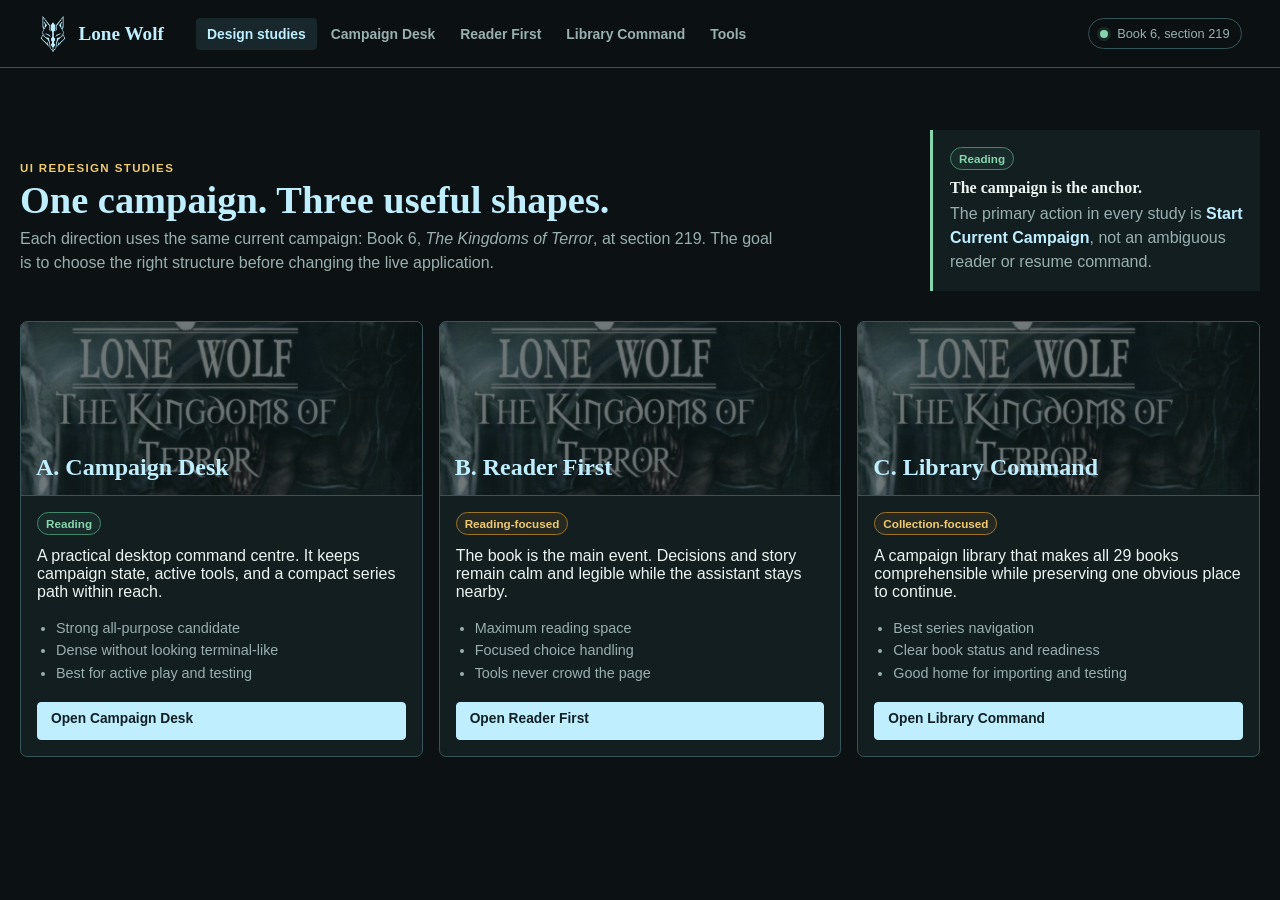
==== design-prototypes/index.html @ 409e1798 "Unify Library Campaign Reader and Tools UI" ====
<!doctype html>
<html lang="en">
<head>
  <meta charset="utf-8">
  <meta name="viewport" content="width=device-width, initial-scale=1">
  <title>Lone Wolf redesign studies</title>
  <link rel="stylesheet" href="common.css">
  <style>
    .intro { display: grid; grid-template-columns: minmax(0, 1fr) 330px; gap: 24px; align-items: end; margin: 34px 0 30px; }
    .intro p { max-width: 760px; }
    .current-note { padding: 17px; border-left: 3px solid var(--green); background: var(--surface); }
    .studies { display: grid; grid-template-columns: repeat(3, minmax(0,1fr)); gap: 16px; }
    .study { display: grid; grid-template-rows: 174px auto; overflow: hidden; }
    .study-visual { position: relative; overflow: hidden; border-bottom: 1px solid var(--border); }
    .study-visual img { width: 100%; height: 100%; object-fit: cover; object-position: 50% 22%; opacity: .4; filter: saturate(.7); }
    .study-label { position: absolute; inset: auto 15px 14px; font-family: var(--serif); color: var(--accent); font-size: 1.5rem; font-weight: 700; }
    .study .panel-body { display: grid; align-content: space-between; min-height: 220px; }
    .study ul { margin: 4px 0 18px; padding-left: 19px; color: var(--muted); line-height: 1.55; font-size: .9rem; }
    @media (max-width: 900px) { .studies, .intro { grid-template-columns: 1fr; } }
  </style>
</head>
<body>
  <div class="app-shell">
    <header class="topbar">
      <a class="brand" href="index.html"><span class="brand-mark"></span><span>Lone Wolf</span></a>
      <nav class="main-nav" aria-label="Prototype navigation"><a aria-current="page" href="index.html">Design studies</a><a href="campaign-desk.html">Campaign Desk</a><a href="reader-first.html">Reader First</a><a href="library-command.html">Library Command</a><a href="tools.html">Tools</a></nav>
      <div class="campaign-chip"><span class="live-dot"></span> Book 6, section 219</div>
    </header>
    <main class="page">
      <section class="intro">
        <div>
          <p class="eyebrow">UI redesign studies</p>
          <h1>One campaign. Three useful shapes.</h1>
          <p class="muted">Each direction uses the same current campaign: Book 6, <em>The Kingdoms of Terror</em>, at section 219. The goal is to choose the right structure before changing the live application.</p>
        </div>
        <aside class="current-note"><span class="status reading">Reading</span><h3 style="margin-top:9px">The campaign is the anchor.</h3><p class="muted" style="margin-bottom:0">The primary action in every study is <strong style="color:var(--accent)">Start Current Campaign</strong>, not an ambiguous reader or resume command.</p></aside>
      </section>
      <section class="studies">
        <article class="study panel"><div class="study-visual"><img src="../assets/images/book-covers/lw06.jpg" alt="The Kingdoms of Terror cover"><div class="study-label">A. Campaign Desk</div></div><div class="panel-body"><div><span class="status reading">Reading</span><p style="margin-top:12px">A practical desktop command centre. It keeps campaign state, active tools, and a compact series path within reach.</p><ul><li>Strong all-purpose candidate</li><li>Dense without looking terminal-like</li><li>Best for active play and testing</li></ul></div><a class="button primary" href="campaign-desk.html">Open Campaign Desk</a></div></article>
        <article class="study panel"><div class="study-visual"><img src="../assets/images/book-covers/lw06.jpg" alt="The Kingdoms of Terror cover"><div class="study-label">B. Reader First</div></div><div class="panel-body"><div><span class="status ready">Reading-focused</span><p style="margin-top:12px">The book is the main event. Decisions and story remain calm and legible while the assistant stays nearby.</p><ul><li>Maximum reading space</li><li>Focused choice handling</li><li>Tools never crowd the page</li></ul></div><a class="button primary" href="reader-first.html">Open Reader First</a></div></article>
        <article class="study panel"><div class="study-visual"><img src="../assets/images/book-covers/lw06.jpg" alt="The Kingdoms of Terror cover"><div class="study-label">C. Library Command</div></div><div class="panel-body"><div><span class="status ready">Collection-focused</span><p style="margin-top:12px">A campaign library that makes all 29 books comprehensible while preserving one obvious place to continue.</p><ul><li>Best series navigation</li><li>Clear book status and readiness</li><li>Good home for importing and testing</li></ul></div><a class="button primary" href="library-command.html">Open Library Command</a></div></article>
      </section>
    </main>
  </div>
</body>
</html>
---- design-prototypes/common.css ----
:root {
  --ink: #edf5f2;
  --muted: #9aafb0;
  --quiet: #64787b;
  --canvas: #0c1214;
  --surface: #131e21;
  --surface-raised: #18272b;
  --surface-selected: #1e3337;
  --border: #36545a;
  --border-strong: #78abb3;
  --accent: #bfeeff;
  --accent-deep: #4d95a7;
  --gold: #f0ca70;
  --gold-deep: #9d7427;
  --green: #87d6ad;
  --danger: #ff9a85;
  --serif: Georgia, "Times New Roman", serif;
  --sans: "Segoe UI", Arial, sans-serif;
}

* { box-sizing: border-box; }
body { margin: 0; min-width: 320px; background: var(--canvas); color: var(--ink); font-family: var(--sans); }
button, a { font: inherit; }
button { cursor: pointer; }
a { color: inherit; text-decoration: none; }

.app-shell { min-height: 100vh; }
.topbar { position: sticky; top: 0; z-index: 10; min-height: 68px; display: flex; align-items: center; gap: 18px; padding: 10px clamp(16px, 3vw, 48px); border-bottom: 1px solid var(--border); background: rgba(12, 18, 20, 0.96); backdrop-filter: blur(14px); }
.brand { display: flex; align-items: center; gap: 10px; margin-right: 14px; color: var(--accent); font-family: var(--serif); font-size: 1.2rem; font-weight: 700; white-space: nowrap; }
.brand-mark { width: 30px; height: 38px; background: var(--accent); -webkit-mask: url('../assets/images/series-sigil-wolf-mask.png') center / contain no-repeat; mask: url('../assets/images/series-sigil-wolf-mask.png') center / contain no-repeat; }
.main-nav { display: flex; gap: 3px; min-width: 0; }
.main-nav a { padding: 8px 11px; border-radius: 4px; color: var(--muted); font-size: .87rem; font-weight: 650; }
.main-nav a[aria-current="page"], .main-nav a:hover { color: var(--accent); background: var(--surface-raised); }
.campaign-chip { margin-left: auto; display: flex; align-items: center; gap: 9px; padding: 7px 11px; border: 1px solid var(--border); border-radius: 999px; color: var(--muted); font-size: .8rem; white-space: nowrap; }
.live-dot { width: 8px; height: 8px; border-radius: 50%; background: var(--green); box-shadow: 0 0 0 3px rgba(135, 214, 173, .12); }
.page { width: min(1480px, calc(100% - 40px)); margin: 0 auto; padding: 28px 0 56px; }
.eyebrow { margin: 0 0 7px; color: var(--gold); font-size: .72rem; font-weight: 800; letter-spacing: .12em; text-transform: uppercase; }
h1, h2, h3 { font-family: var(--serif); }
h1 { margin: 0 0 8px; color: var(--accent); font-size: clamp(2rem, 3vw, 3.25rem); line-height: 1; letter-spacing: 0; }
h2 { margin: 0 0 8px; color: var(--accent); font-size: 1.35rem; }
h3 { margin: 0 0 5px; color: var(--ink); font-size: 1rem; }
p { margin-top: 0; }
.muted { color: var(--muted); line-height: 1.5; }
.panel { border: 1px solid var(--border); border-radius: 7px; background: var(--surface); }
.panel-title { display: flex; align-items: center; justify-content: space-between; gap: 12px; padding: 14px 16px; border-bottom: 1px solid var(--border); }
.panel-title h2, .panel-title h3 { margin: 0; }
.panel-body { padding: 16px; }
.status { display: inline-flex; align-items: center; gap: 6px; border: 1px solid var(--border); border-radius: 999px; padding: 4px 8px; color: var(--muted); font-size: .73rem; font-weight: 700; white-space: nowrap; }
.status.reading { border-color: #44886b; color: var(--green); background: rgba(61, 133, 98, .12); }
.status.ready { border-color: var(--gold-deep); color: var(--gold); background: rgba(157, 116, 39, .13); }
.status.queued { color: var(--quiet); }
.button { min-height: 38px; border: 1px solid var(--border-strong); border-radius: 4px; padding: 8px 13px; background: transparent; color: var(--accent); font-weight: 700; font-size: .86rem; }
.button:hover { border-color: var(--accent); background: var(--surface-selected); }
.button.primary { border-color: var(--accent); background: var(--accent); color: #102025; }
.button.primary:hover { background: #e0f8ff; }
.button.ghost { border-color: transparent; color: var(--muted); }
.button.ghost:hover { border-color: var(--border); color: var(--accent); }
.action-row { display: flex; flex-wrap: wrap; gap: 8px; }
.cover { display: block; width: 100%; height: 100%; object-fit: cover; object-position: center; }
.metric-grid { display: grid; grid-template-columns: repeat(4, minmax(0, 1fr)); gap: 8px; }
.metric { padding: 11px; border: 1px solid var(--border); border-radius: 5px; background: rgba(0,0,0,.12); }
.metric small { display: block; color: var(--muted); font-size: .68rem; font-weight: 700; letter-spacing: .05em; text-transform: uppercase; }
.metric strong { display: block; margin-top: 4px; color: var(--accent); font-size: 1.05rem; }
.book-row { display: grid; grid-template-columns: 42px minmax(0,1fr) auto; align-items: center; gap: 11px; padding: 9px; border: 1px solid transparent; border-radius: 5px; }
.book-row:hover { border-color: var(--border); background: var(--surface-raised); }
.book-row.active { border-color: #46866c; background: rgba(65, 133, 100, .1); }
.book-row img { width: 32px; height: 43px; border-radius: 2px; object-fit: cover; }
.book-row strong, .book-row span { display: block; }
.book-row strong { font-family: var(--serif); font-size: .92rem; }
.book-row span { color: var(--muted); font-size: .74rem; margin-top: 2px; }
.tabbar { display: flex; gap: 4px; overflow-x: auto; padding: 5px; border: 1px solid var(--border); border-radius: 6px; background: var(--surface); }
.tabbar button { flex: 0 0 auto; padding: 8px 12px; border: 0; border-radius: 4px; background: transparent; color: var(--muted); font-weight: 700; font-size: .82rem; }
.tabbar button.active, .tabbar button:hover { background: var(--surface-selected); color: var(--accent); }
.kbd { padding: 2px 5px; border: 1px solid var(--border); border-radius: 3px; color: var(--muted); font-size: .7rem; }
.toast { position: fixed; right: 24px; bottom: 24px; z-index: 30; max-width: 340px; padding: 12px 14px; border: 1px solid #478b6c; border-radius: 6px; background: #152b25; color: var(--ink); box-shadow: 0 12px 30px rgba(0,0,0,.28); transform: translateY(125%); transition: transform 180ms ease; }
.toast.show { transform: translateY(0); }

@media (max-width: 800px) {
  .topbar { gap: 8px; padding-inline: 14px; }
  .brand span, .campaign-chip { display: none; }
  .brand { margin-right: 2px; }
  .main-nav { overflow-x: auto; }
  .main-nav a { padding-inline: 8px; }
  .page { width: min(100% - 24px, 1480px); padding-top: 18px; }
  .metric-grid { grid-template-columns: repeat(2, 1fr); }
}
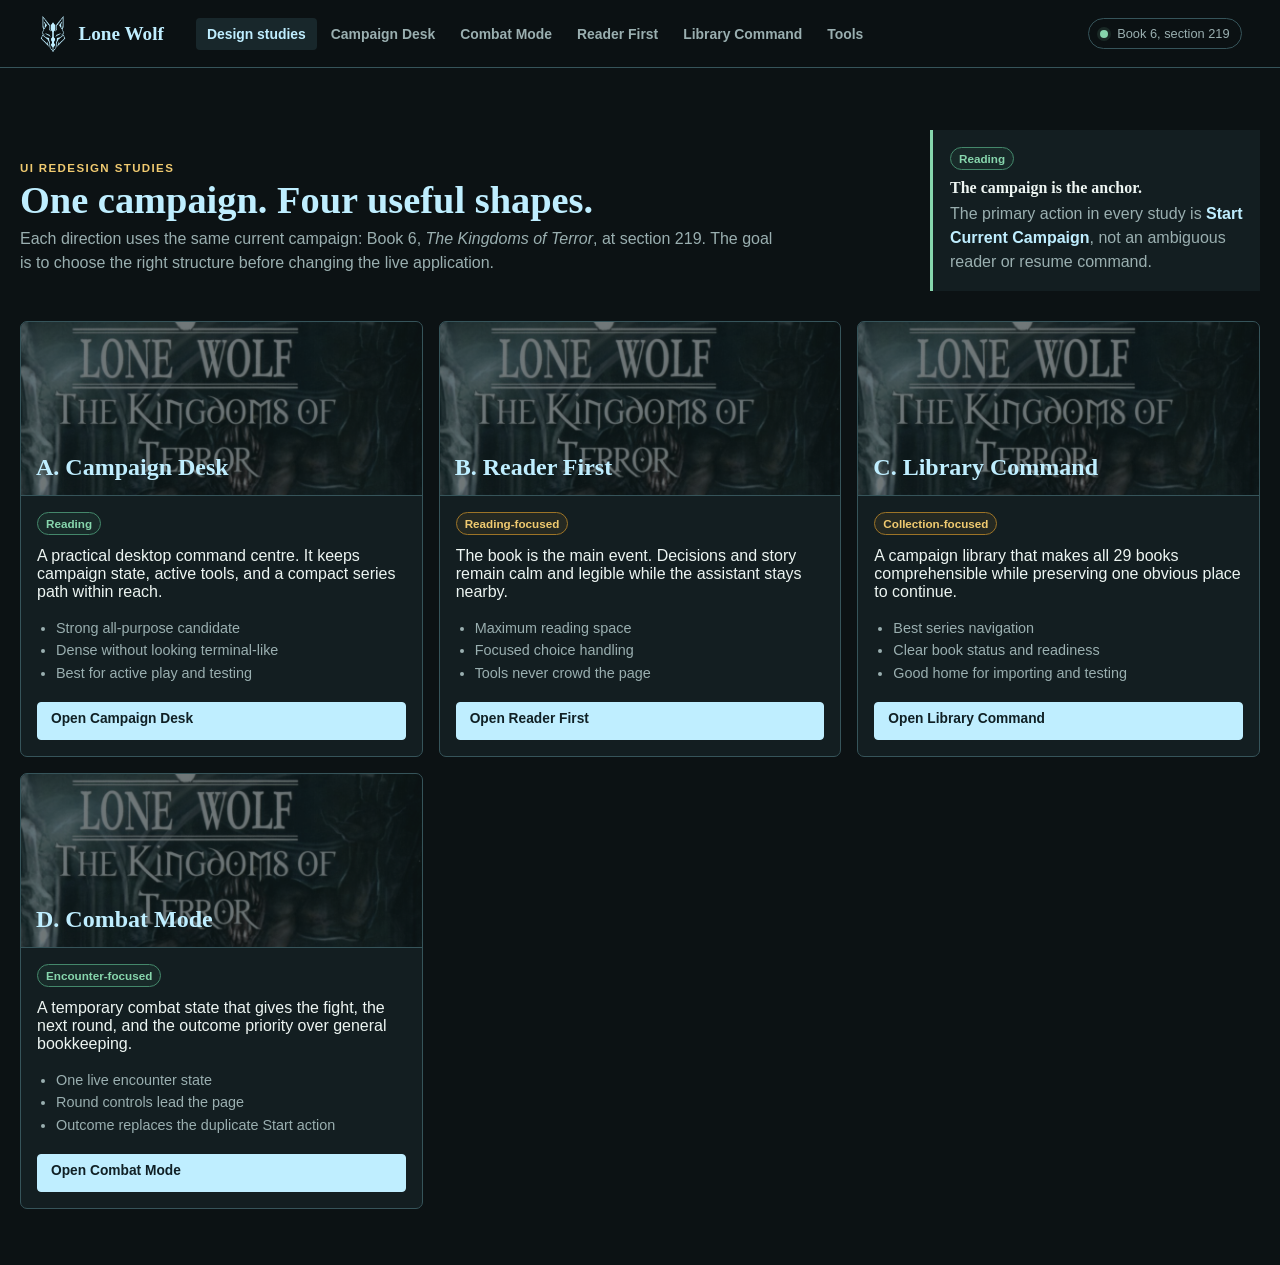
==== commit 15a3f602: "Add encounter-first combat mode study" ====
--- a/design-prototypes/index.html
+++ b/design-prototypes/index.html
@@ -23,14 +23,14 @@
   <div class="app-shell">
     <header class="topbar">
       <a class="brand" href="index.html"><span class="brand-mark"></span><span>Lone Wolf</span></a>
-      <nav class="main-nav" aria-label="Prototype navigation"><a aria-current="page" href="index.html">Design studies</a><a href="campaign-desk.html">Campaign Desk</a><a href="reader-first.html">Reader First</a><a href="library-command.html">Library Command</a><a href="tools.html">Tools</a></nav>
+      <nav class="main-nav" aria-label="Prototype navigation"><a aria-current="page" href="index.html">Design studies</a><a href="campaign-desk.html">Campaign Desk</a><a href="combat-mode.html">Combat Mode</a><a href="reader-first.html">Reader First</a><a href="library-command.html">Library Command</a><a href="tools.html">Tools</a></nav>
       <div class="campaign-chip"><span class="live-dot"></span> Book 6, section 219</div>
     </header>
     <main class="page">
       <section class="intro">
         <div>
           <p class="eyebrow">UI redesign studies</p>
-          <h1>One campaign. Three useful shapes.</h1>
+          <h1>One campaign. Four useful shapes.</h1>
           <p class="muted">Each direction uses the same current campaign: Book 6, <em>The Kingdoms of Terror</em>, at section 219. The goal is to choose the right structure before changing the live application.</p>
         </div>
         <aside class="current-note"><span class="status reading">Reading</span><h3 style="margin-top:9px">The campaign is the anchor.</h3><p class="muted" style="margin-bottom:0">The primary action in every study is <strong style="color:var(--accent)">Start Current Campaign</strong>, not an ambiguous reader or resume command.</p></aside>
@@ -39,6 +39,7 @@
         <article class="study panel"><div class="study-visual"><img src="../assets/images/book-covers/lw06.jpg" alt="The Kingdoms of Terror cover"><div class="study-label">A. Campaign Desk</div></div><div class="panel-body"><div><span class="status reading">Reading</span><p style="margin-top:12px">A practical desktop command centre. It keeps campaign state, active tools, and a compact series path within reach.</p><ul><li>Strong all-purpose candidate</li><li>Dense without looking terminal-like</li><li>Best for active play and testing</li></ul></div><a class="button primary" href="campaign-desk.html">Open Campaign Desk</a></div></article>
         <article class="study panel"><div class="study-visual"><img src="../assets/images/book-covers/lw06.jpg" alt="The Kingdoms of Terror cover"><div class="study-label">B. Reader First</div></div><div class="panel-body"><div><span class="status ready">Reading-focused</span><p style="margin-top:12px">The book is the main event. Decisions and story remain calm and legible while the assistant stays nearby.</p><ul><li>Maximum reading space</li><li>Focused choice handling</li><li>Tools never crowd the page</li></ul></div><a class="button primary" href="reader-first.html">Open Reader First</a></div></article>
         <article class="study panel"><div class="study-visual"><img src="../assets/images/book-covers/lw06.jpg" alt="The Kingdoms of Terror cover"><div class="study-label">C. Library Command</div></div><div class="panel-body"><div><span class="status ready">Collection-focused</span><p style="margin-top:12px">A campaign library that makes all 29 books comprehensible while preserving one obvious place to continue.</p><ul><li>Best series navigation</li><li>Clear book status and readiness</li><li>Good home for importing and testing</li></ul></div><a class="button primary" href="library-command.html">Open Library Command</a></div></article>
+        <article class="study panel"><div class="study-visual"><img src="../assets/images/book-covers/lw06.jpg" alt="The Kingdoms of Terror cover"><div class="study-label">D. Combat Mode</div></div><div class="panel-body"><div><span class="status reading">Encounter-focused</span><p style="margin-top:12px">A temporary combat state that gives the fight, the next round, and the outcome priority over general bookkeeping.</p><ul><li>One live encounter state</li><li>Round controls lead the page</li><li>Outcome replaces the duplicate Start action</li></ul></div><a class="button primary" href="combat-mode.html">Open Combat Mode</a></div></article>
       </section>
     </main>
   </div>
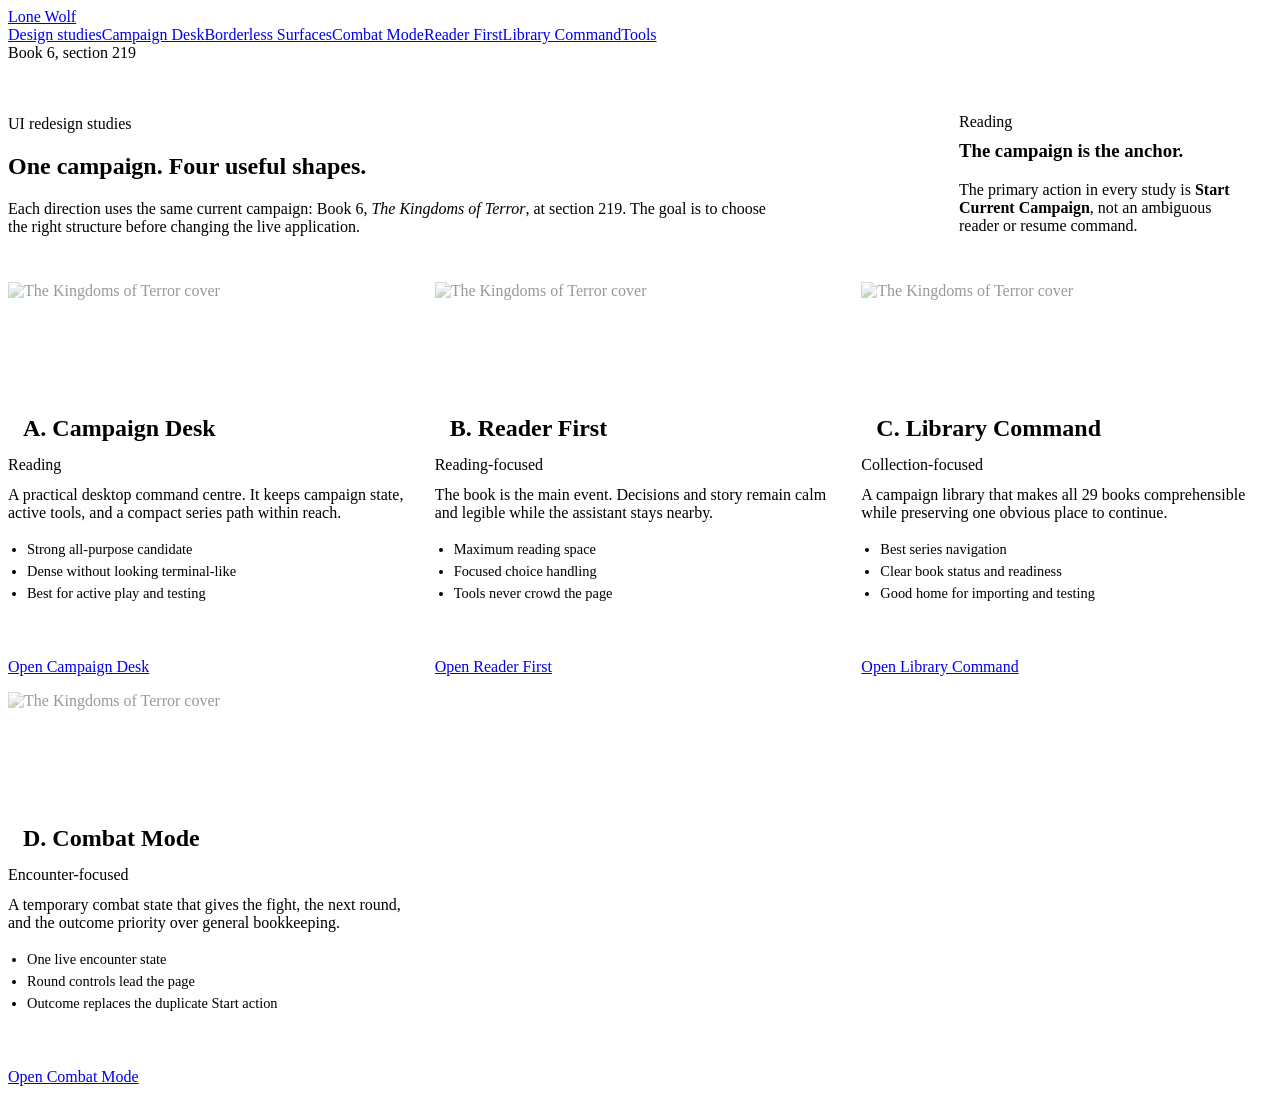
==== commit c0363363: "Add switchable borderless surface style" ====
--- a/design-prototypes/index.html
+++ b/design-prototypes/index.html
@@ -3,8 +3,9 @@
 <head>
   <meta charset="utf-8">
   <meta name="viewport" content="width=device-width, initial-scale=1">
+  <base href="http://localhost:8766/design-prototypes/">
   <title>Lone Wolf redesign studies</title>
-  <link rel="stylesheet" href="common.css">
+  <link rel="stylesheet" href="common.css?v=borderless-20260813">
   <style>
     .intro { display: grid; grid-template-columns: minmax(0, 1fr) 330px; gap: 24px; align-items: end; margin: 34px 0 30px; }
     .intro p { max-width: 760px; }
@@ -18,12 +19,14 @@
     .study ul { margin: 4px 0 18px; padding-left: 19px; color: var(--muted); line-height: 1.55; font-size: .9rem; }
     @media (max-width: 900px) { .studies, .intro { grid-template-columns: 1fr; } }
   </style>
+  <link rel="stylesheet" href="borderless.css">
+  <script defer src="prototype-nav.js?revision=borderless-live"></script>
 </head>
 <body>
   <div class="app-shell">
     <header class="topbar">
       <a class="brand" href="index.html"><span class="brand-mark"></span><span>Lone Wolf</span></a>
-      <nav class="main-nav" aria-label="Prototype navigation"><a aria-current="page" href="index.html">Design studies</a><a href="campaign-desk.html">Campaign Desk</a><a href="combat-mode.html">Combat Mode</a><a href="reader-first.html">Reader First</a><a href="library-command.html">Library Command</a><a href="tools.html">Tools</a></nav>
+      <nav class="main-nav" aria-label="Prototype navigation"><a aria-current="page" href="index.html">Design studies</a><a href="campaign-desk.html">Campaign Desk</a><a href="borderless-surfaces.html">Borderless Surfaces</a><a href="combat-mode.html">Combat Mode</a><a href="reader-first.html">Reader First</a><a href="library-command.html">Library Command</a><a href="tools.html">Tools</a></nav>
       <div class="campaign-chip"><span class="live-dot"></span> Book 6, section 219</div>
     </header>
     <main class="page">
--- a/design-prototypes/common.css
+++ b/design-prototypes/common.css
@@ -85,3 +85,48 @@
   .metric-grid { grid-template-columns: repeat(2, 1fr); }
 }
 
+/* Borderless prototype direction: hierarchy comes from contrast and spacing. */
+.topbar, .panel, .panel-title, .campaign-chip, .tabbar, .button, .status, .metric,
+.book-row, .book-card, .choice, .chart-row, .combat-grid div, .context span,
+.modifier, .encounter-strip, .combat-ratio, .combatant, .meter, .reading-surface,
+.book-choice, .toast, .tool-link, .activity div, hr, input, select, textarea {
+  border: 0 !important;
+  border-radius: 0 !important;
+  box-shadow: none !important;
+}
+.topbar { background: rgba(12, 18, 20, .98); }
+.panel { background: var(--surface); }
+.panel-title { background: transparent; }
+.campaign-chip { background: #101a1a; }
+.button { background: #26393f; color: var(--accent); }
+.button:hover { background: #314d55; }
+.button.primary { background: var(--accent); color: #102025; }
+.button.primary:hover { background: #e0f8ff; }
+.button.ghost { background: transparent; }
+.status { background: #152523; }
+.status.reading { background: rgba(61, 133, 98, .16); }
+.status.ready { background: rgba(157, 116, 39, .18); }
+.tabbar { background: #101a1a; padding: 5px 0; gap: 5px; }
+.tabbar button { border-radius: 0; }
+.tabbar button.active, .tabbar button:hover { background: #26393f; }
+.metric { background: #101a1a; }
+.book-row { background: transparent; }
+.book-row:hover, .book-row.active { background: #26393f; }
+.book-card { background: #152124; }
+.book-card.current { background: #1a302b; }
+.choice, .chart-row, .combat-grid div, .tool-link { background: #26393f; }
+.choice:hover, .tool-link:hover { background: #314d55; }
+.context span, .modifier { background: #18272b; }
+.reading-surface { background: #f0eadb; }
+.reading-surface .book-choice { background: #e5dfd0; }
+.reading-surface .book-choice:hover { background: #d9eeeb; }
+.encounter-strip { background: rgba(61, 133, 98, .16); }
+.combat-ratio { background: #18272b; }
+.meter { background: #111713; }
+.meter > span { border-radius: 0; }
+.detail-cover { border: 0 !important; }
+.progress { border-radius: 0; }
+.series-nav button, .tool-nav button { border: 0 !important; border-radius: 0 !important; }
+.series-nav button.active, .series-nav button:hover, .tool-nav button.active, .tool-nav button:hover { background: #26393f; }
+input, select, textarea { background: #101a1a; color: var(--ink); }
+input:focus, select:focus, textarea:focus, button:focus-visible, a:focus-visible { outline: 2px solid var(--accent); outline-offset: 2px; }
--- a/design-prototypes/borderless.css
+++ b/design-prototypes/borderless.css
@@ -0,0 +1,48 @@
+/* Shared borderless direction for every redesign study. */
+:root { --surface:#131e21; --surface-raised:#18272b; --surface-selected:#26393f; }
+
+.topbar, .panel, .panel-title, .campaign-chip, .tabbar, .button, .status, .metric,
+.book-row, .book-card, .choice, .chart-row, .combat-grid div, .context span,
+.modifier, .encounter-strip, .combat-ratio, .combatant, .meter, .reading-surface,
+.book-choice, .toast, .tool-link, .activity div, hr, input, select, textarea {
+  border:0 !important;
+  border-radius:0 !important;
+  box-shadow:none !important;
+}
+
+.topbar { background:rgba(12,18,20,.98); }
+.panel { background:var(--surface); }
+.panel-title { background:transparent; }
+.campaign-chip { background:#101a1a; }
+.button { background:#26393f; color:var(--accent); }
+.button:hover { background:#314d55; }
+.button.primary { background:var(--accent); color:#102025; }
+.button.primary:hover { background:#e0f8ff; }
+.button.ghost { background:transparent; }
+.status { background:#152523; }
+.status.reading { background:rgba(61,133,98,.16); }
+.status.ready { background:rgba(157,116,39,.18); }
+.tabbar { background:#101a1a; padding:5px 0; gap:5px; }
+.tabbar button { border-radius:0; }
+.tabbar button.active, .tabbar button:hover { background:#26393f; }
+.metric { background:#101a1a; }
+.book-row { background:transparent; }
+.book-row:hover, .book-row.active { background:#26393f; }
+.book-card { background:#152124; }
+.book-card.current { background:#1a302b; }
+.choice, .chart-row, .combat-grid div, .tool-link { background:#26393f; }
+.choice:hover, .tool-link:hover { background:#314d55; }
+.context span, .modifier { background:#18272b; }
+.reading-surface { background:#f0eadb; }
+.reading-surface .book-choice { background:#e5dfd0; }
+.reading-surface .book-choice:hover { background:#d9eeeb; }
+.encounter-strip { background:rgba(61,133,98,.16); }
+.combat-ratio { background:#18272b; }
+.meter { background:#111713; }
+.meter > span { border-radius:0; }
+.detail-cover { border:0 !important; }
+.progress { border-radius:0; }
+.series-nav button, .tool-nav button { border:0 !important; border-radius:0 !important; }
+.series-nav button.active, .series-nav button:hover, .tool-nav button.active, .tool-nav button:hover { background:#26393f; }
+input, select, textarea { background:#101a1a; color:var(--ink); }
+input:focus, select:focus, textarea:focus, button:focus-visible, a:focus-visible { outline:2px solid var(--accent); outline-offset:2px; }
